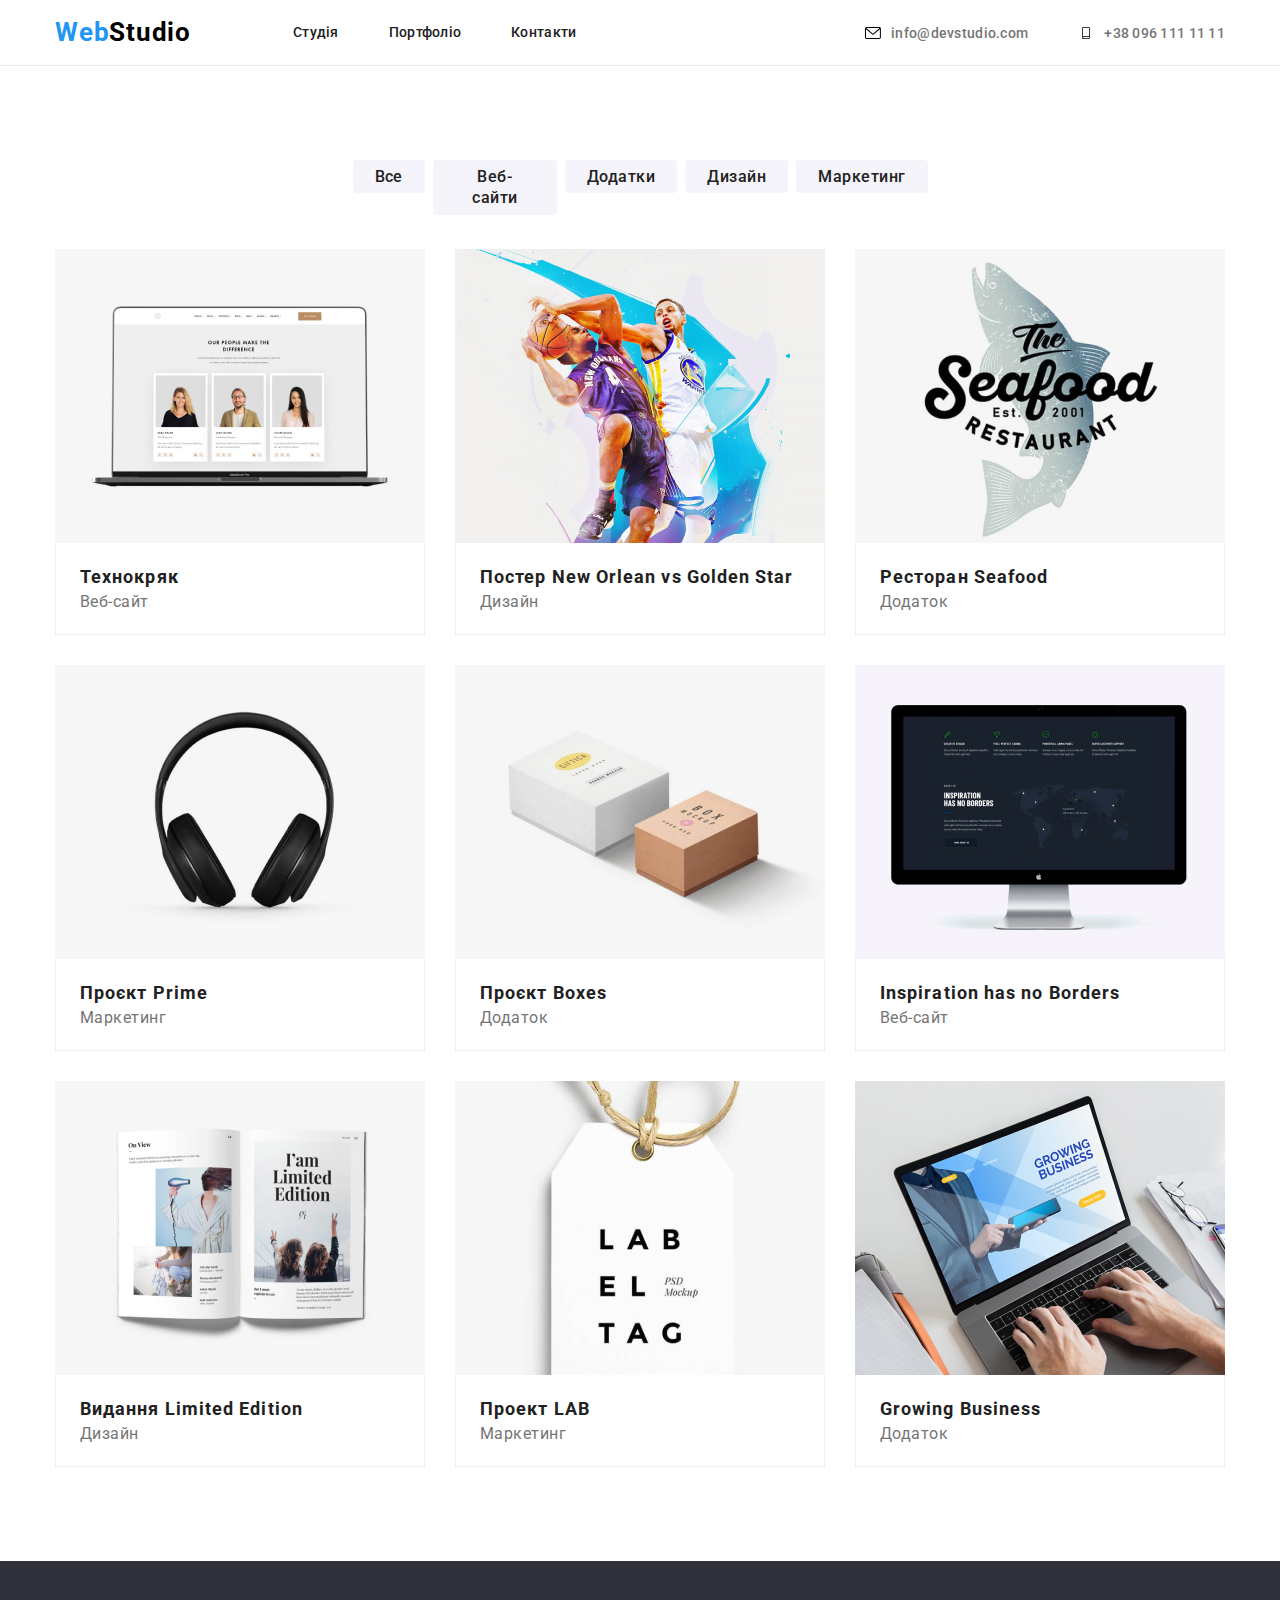
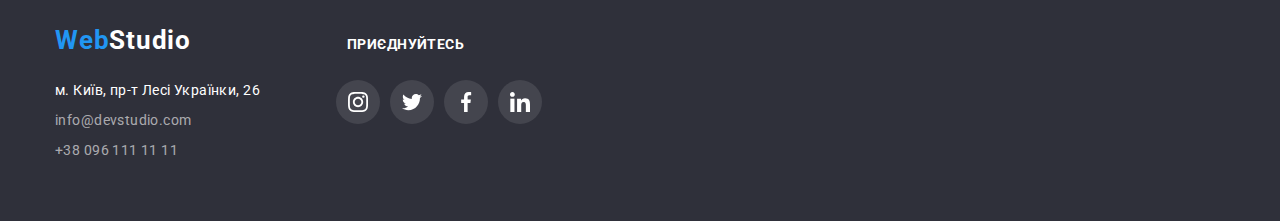
==== portfolio.html @ 0b711642 "+" ====
<!DOCTYPE html>
<html lang="uk">
  <head>
    <meta charset="UTF-8" />
    <meta http-equiv="X-UA-Compatible" content="IE=edge" />
    <meta name="viewport" content="width=device-width, initial-scale=1.0" />
    <link rel="preconnect" href="https://fonts.googleapis.com" />
    <link rel="preconnect" href="https://fonts.gstatic.com" crossorigin />
    <link
      href="https://fonts.googleapis.com/css2?family=Roboto:wght@400;500;700;900&display=swap"
      rel="stylesheet"
    />
    <link
      rel="stylesheet"
      href="https://cdnjs.cloudflare.com/ajax/libs/modern-normalize/1.1.0/modern-normalize.min.css"
      integrity="sha512-wpPYUAdjBVSE4KJnH1VR1HeZfpl1ub8YT/NKx4PuQ5NmX2tKuGu6U/JRp5y+Y8XG2tV+wKQpNHVUX03MfMFn9Q=="
      crossorigin="anonymous"
      referrerpolicy="no-referrer"
    />
    <link rel="stylesheet" href="css/style.css" />
    <title>Portfolio</title>
  </head>
  <body>
    <header class="header">
      <div class="conteiner-header">
        <nav class="navbar">
          <a class="logo" href="/">Web<span class="logo-color">Studio</span></a>
          <ul class="nav-links">
            <li>
              <a href="./index.html">Студія</a>
            </li>
            <li>
              <a href="./portfolio.html">Портфоліо</a>
            </li>
            <li>
              <a href="#">Контакти</a>
            </li>
          </ul>
        </nav>
        <ul class="contacts-link">
          <li>
            <a class="" href="mailto:info@devstudio.com">
              <svg class="icon-header">
                <use href="./images/svg/sprite.svg#icon-envelope"></use>
              </svg>
              <span>info@devstudio.com</span>
            </a>
          </li>
          <li>
            <a href="tel:+380961111111">
              <svg class="icon-header">
                <use href="./images/svg/sprite.svg#icon-smartphone"></use>
              </svg>
              <span>+38 096 111 11 11</span></a
            >
          </li>
        </ul>
      </div>
    </header>

    <main class="main">
      <section class="section">
        <h1 class="visually-hidden"></h1>

        <div class="section-portfolio">
          <ul class="filters-list">
            <li><button type="button" class="button-filters">Все</button></li>
            <li><button type="button" class="button-filters">Веб-сайти</button></li>
            <li><button type="button" class="button-filters">Додатки</button></li>
            <li><button type="button" class="button-filters">Дизайн</button></li>
            <li><button type="button" class="button-filters">Маркетинг</button></li>
          </ul>
          <ul class="find-list">
            <li class="portfolio-link">
              <a href="">
                <img
                  src="./images/find1.jpg"
                  alt="ноутбук на якому зображено Веб-сайт
                "
                />
                <div class="portfolio-box-item">
                  <h2 class="title-find">Технокряк</h2>
                  <p class="text-find">Веб-сайт</p>
                </div>
              </a>
            </li>
            <li class="portfolio-link">
              <a href="">
                <img
                  width="370"
                  src="./images/find2.jpg"
                  alt="Постер із зображенням двох баскетболістів"
                />
                <div class="portfolio-box-item">
                  <h2 class="title-find">Постер New Orlean vs Golden Star</h2>
                  <p class="text-find">Дизайн</p>
                </div>
              </a>
            </li>
            <li class="portfolio-link">
              <a href="#">
                <img width="370" class="pic" src="./images/find3.jpg" alt="Логотип" />
                <div class="portfolio-box-item">
                  <h2 class="title-find">Ресторан Seafood</h2>
                  <p class="text-find">Додаток</p>
                </div>
              </a>
            </li>
            <li class="portfolio-link">
              <a href="#">
                <img class="pic" src="./images/find4.jpg" alt="чорні навушники" />
                <div class="portfolio-box-item">
                  <h2 class="title-find">Проєкт Prime</h2>
                  <p class="text-find">Маркетинг</p>
                </div>
              </a>
            </li>
            <li class="portfolio-link">
              <a href="">
                <img
                  width="370"
                  src="./images/find5.jpg"
                  alt="дві коробки одна біла інша коричнева "
                />
                <div class="portfolio-box-item">
                  <h2 class="title-find">Проєкт Boxes</h2>
                  <p class="text-find">Додаток</p>
                </div>
              </a>
            </li>
            <li class="portfolio-link">
              <a href="">
                <img width="370" src="./images/find6.jpg" alt="монітор apple" />
                <div class="portfolio-box-item">
                  <h2 class="title-find">Inspiration has no Borders</h2>
                  <p class="text-find">Веб-сайт</p>
                </div>
              </a>
            </li>
            <li class="portfolio-link">
              <a href="">
                <img src="./images/find7.jpg" alt="журнал" />
                <div class="portfolio-box-item">
                  <h2 class="title-find">Видання Limited Edition</h2>
                  <p class="text-find">Дизайн</p>
                </div>
              </a>
            </li>
            <li class="portfolio-link">
              <a href="">
                <img width="370" src="./images/find8.jpg" alt="бірка" />
                <div class="portfolio-box-item">
                  <h2 class="title-find">Проект LAB</h2>
                  <p class="text-find">Маркетинг</p>
                </div>
              </a>
            </li>
            <li class="portfolio-link">
              <a href="">
                <img width="370" src="./images/find9.jpg" alt="ноутбук за яким працює чоловік" />
                <div class="portfolio-box-item">
                  <h2 class="title-find">Growing Business</h2>
                  <p class="text-find">Додаток</p>
                </div>
              </a>
            </li>
          </ul>
        </div>
      </section>
    </main>

    <!-- footer -->
    <footer class="footer">
      <div class="conteiner">
        <div class="footer-first">
          <a class="logo-footer" href="/">Web<span class="logo-footer-span">Studio</span> </a>
          <p class="folow-us">приєднуйтесь</p>
        </div>
        <div class="footer-last">
          <address class="address">
            <ul class="contact-footer">
              <li>
                <a href="https://goo.gl/maps/E6LMGMojv2yCYR6s5">
                  <span class="address-color">м. Київ, пр-т Лесі Українки, 26</span>
                </a>
              </li>
              <li><a href="mailto:info@devstudio.com"> info@devstudio.com</a></li>
              <li><a href="tel:+380961111111">+38 096 111 11 11</a></li>
            </ul>
          </address>
          <ul class="footer-list-icon">
            <li>
              <a href="" class="footer-icon-link">
                <svg class="footer-icon">
                  <use href="./images/svg/sprite.svg#icon-instagram-2"></use>
                </svg>
              </a>
            </li>
            <li>
              <a href="" class="footer-icon-link">
                <svg class="footer-icon">
                  <use href="./images/svg/sprite.svg#icon-twitter-1"></use>
                </svg>
              </a>
            </li>
            <li>
              <a href="" class="footer-icon-link">
                <svg class="footer-icon">
                  <use href="./images/svg/sprite.svg#icon-facebook-1"></use>
                </svg>
              </a>
            </li>
            <li>
              <a href="" class="footer-icon-link">
                <svg class="footer-icon">
                  <use href="./images/svg/sprite.svg#icon-linkedin-1"></use>
                </svg>
              </a>
            </li>
          </ul>
        </div>
      </div>
    </footer>
  </body>
</html>
---- css/style.css ----
body {
  background: #fff;
  font-family: 'Roboto', sans-serif;
  margin: 0;
}

*,
::before,
::after {
  box-sizing: border-box;
}

img {
  display: block;
}

:root {
  --primary-text-color: rgb(0, 0, 0, 0.8);
  --title-text-color: #000000;
  --accent-color: #2196f3;
  --primary-bg-color: #f5f5f5;
}

h1,
h2,
h3,
h4,
h5,
h6,
.h1,
.h2,
.h3,
.h4,
.h5,
.h6 {
  margin-top: 0;
  margin-bottom: 0;
}

ul {
  list-style: none;
  padding: 0;
  margin: 0;
}

p {
  margin: 0;
}
a {
  text-decoration: none;
}
/*  */

/* HEader */
.header {
  border-bottom: 1px solid #ececec;
  max-width: 1600px;
  margin: 0 auto;
}

.conteiner-header {
  display: flex;
  align-items: center;
  padding-top: 13px;
  padding-bottom: 13px;
  width: 1200px;
  margin-left: auto;
  margin-right: auto;
  padding-left: 15px;
  padding-right: 15px;
}

.navbar {
  display: flex;
  align-items: center;
}

.logo {
  text-decoration: none;
  font-style: normal;
  font-weight: 700;
  font-size: 26px;
  line-height: 1.5;
  letter-spacing: 0.03em;
  color: #2196f3;
  width: 145px;
  align-items: center;
}

.logo-color {
  color: #000000;
}

.nav-links {
  display: flex;
  padding: 0;
  margin-left: 93px;
  align-items: center;
}

.nav-links li {
  margin-right: 50px;
  display: block;
}

.nav-links li:last-child {
  margin-right: 0;
}

.nav-links li a {
  transition: all 0.3s ease 0s;
  font-style: normal;
  font-weight: 500;
  font-size: 14px;
  line-height: 1.5;
  letter-spacing: 0.02em;
  color: #212121;
}

.nav-links li a:hover {
  color: var(--accent-color);
}

.nav-links li a:focus {
  color: var(--accent-color);
}

.contacts-link {
  display: flex;

  margin-left: auto;
  padding: 0;
  font-style: normal;
  font-weight: 500;
  font-size: 14px;
  line-height: 1.5;
  letter-spacing: 0.02em;
}
.contacts-link li a {
  display: flex;
  align-items: center;
  font-style: normal;
  font-weight: 500;
  font-size: 14px;
  line-height: 16px;
  letter-spacing: 0.02em;
  color: #757575;
}

.contacts-link li + li {
  margin-left: 50px;
}

.contacts-link li a {
  transition: all 0.3s ease 0s;
}

.contacts-link li a:hover,
.contacts-link li a:focus {
  color: var(--accent-color);
}

/* svg-header */

.icon-header {
  width: 16px;
  height: 12px;
  margin-right: 10px;
}

.icon-header:hover {
  fill: var(--accent-color);
}

/* first section */

.conteiner-hero {
  padding-top: 200px;
  padding-bottom: 200px;
  margin: 0 auto;
  max-width: 1600px;

  background-image: linear-gradient(to right, rgba(47, 48, 58, 0.4), rgba(47, 48, 58, 0.4)),
    url(../images/main.jpg);
  background-color: #2f303a;
  background-size: cover;
  background-repeat: no-repeat;
  background-position: center;

  text-align: center;
}

.tittle-hero {
  font-style: normal;
  font-weight: 700;
  font-size: 44px;
  line-height: 1.5;
  letter-spacing: 0.06em;
  text-transform: uppercase;
  margin-bottom: 30px;
  color: #ffffff;
}

/* Bg */

.buttonn-request {
  display: inline-block;
  background: #2196f3;
  border: none;
  box-shadow: 0px 4px 4px rgba(0, 0, 0, 0.15);
  border-radius: 4px;
  font-weight: 700;
  font-size: 16px;
  line-height: 1.5;
  padding: 10px 32px;
  text-align: center;
  letter-spacing: 0.06em;
  color: #ffffff;
  cursor: pointer;
}

/* section */
.conteiner {
  width: 1200px;
  margin-left: auto;
  margin-right: auto;
  padding-left: 15px;
  padding-right: 15px;
}
.section.no-padding {
  padding-top: 0;
}

.section {
  padding-top: 94px;
  padding-bottom: 94px;
}

/* section */
/* pic */

/* Seconns section */

.visually-hidden {
  position: absolute;
  width: 1px;
  height: 1px;
  margin: -1px;
  border: 0;
  padding: 0;
  white-space: nowrap;
  clip-path: inset(100%);
  clip: rect(0 0 0 0);
  overflow: hidden;
}

.about-list {
  display: flex;
}

.about-list li:nth-child(n + 2) {
  margin-left: 30px;
}

.about-list li {
  width: 270px;
}

.about-title {
  font-style: normal;
  font-weight: 700;
  font-size: 14px;
  line-height: 1.5;
  letter-spacing: 0.03em;
  text-transform: uppercase;
  color: #212121;
  margin-bottom: 10px;
}

.about-text {
  min-width: 270px;

  font-style: normal;
  font-weight: 400;
  font-size: 14px;
  line-height: 1.5;
  letter-spacing: 0.03em;
  color: #757575;
}

.about-link-icon {
  width: 270px;
  height: 120px;
  display: flex;
  justify-content: center;
  align-items: center;
  background-color: #f5f4fa;
  border-radius: 4px;
  margin-bottom: 30px;
}
.about-icon {
  width: 70px;
  height: 70px;
  gap: 30px;
}

/* third-section */

.title-shirt {
  text-align: center;
  margin-bottom: 50px;
  font-style: normal;
  font-weight: 700;
  font-size: 36px;
  line-height: 1.5;
  text-align: center;
  letter-spacing: 0.03em;
  color: #212121;
  margin-top: 0;
}

.shirt-list {
  list-style-type: none;
  display: flex;
  justify-content: space-between;
}

.pic {
  display: block;
}

/* our  aaa */

.title-team {
  text-align: center;
  font-style: normal;
  font-weight: 700;
  font-size: 36px;
  line-height: 1.5;
  text-align: center;
  letter-spacing: 0.03em;
  color: #212121;
  margin-bottom: 50px;
}

.our-team-list {
  display: flex;
  justify-content: space-between;
  list-style-type: none;
}

.title-our-team {
  text-align: center;

  font-style: normal;
  font-weight: 500;
  font-size: 16px;
  line-height: 1.5;
  text-align: center;
  letter-spacing: 0.03em;
  color: #212121;
}

.box-our-team {
  padding-top: 30px;
  padding-bottom: 30px;
}

.text-our-team {
  margin: 0;
  text-align: center;
  font-style: normal;
  font-weight: 400;
  font-size: 16px;
  line-height: 1.5;
  text-align: center;
  letter-spacing: 0.03em;
  color: #757575;
  margin-bottom: 16px;
}

.team-icon-link {
  width: 44px;
  height: 44px;
  display: flex;
  justify-content: center;
  align-items: center;
  background-color: transparent;
  border-radius: 50%;
  fill: #afb1b8;
}
.team-icon-link:hover {
  background-color: var(--accent-color);
}
.team-icon-link:hover .team-icon {
  fill: #ffffff;
}
a .team-icon {
  width: 22px;
  height: 22px;
  fill: #afb1b8;
}
.team-icon:hover {
  fill: var(--accent-color);
}

.team-icon-list {
  display: flex;
  justify-content: center;
  align-items: center;
  gap: 10px;
}
.box {
  width: 270px;

  box-shadow: 0px 1px 3px rgba(0, 0, 0, 0.12), 0px 1px 1px rgba(0, 0, 0, 0.14),
    0px 2px 1px rgba(0, 0, 0, 0.2);
  border-radius: 0px 0px 4px 4px;
  background-color: #ffffff;
}

.section-team {
  max-width: 1600px;
  margin: 0 auto;
  background-color: #f5f4fa;
}

/* Постійні клієнти */
.customers-tittle {
  text-align: center;

  font-family: 'Roboto';
  font-style: normal;
  font-weight: 700;
  font-size: 36px;
  line-height: 1.5;
  text-align: center;
  letter-spacing: 0.03em;
  color: #212121;
  margin-bottom: 50px;
}

.customers-list {
  display: flex;
  align-items: center;
  justify-content: center;
  display: flex;
  gap: 30px;
}

.customers-icon {
  width: 93px;
  height: 43px;
  fill: #afb1b8;
}
.customers-link {
  display: flex;
  justify-content: center;
  align-items: center;
  width: 170px;
  height: 92px;
  border: 1px solid #afb1b8;
  border-radius: 4px;
}
.customers-link:hover {
  border-color: var(--accent-color);
}

.customers-link .customers-icon {
  color: #ffffff;
}

/* footer */

.coonteiner-footer {
  width: 1200px;
  margin: 0 auto;
}
.footer {
  margin: 0 auto;
  background-color: #2f303a;
  padding-top: 60px;
  padding-bottom: 60px;
}
.logo-footer-span {
  color: #fff;
}
.logo-footer {
  display: block;
  margin-right: 156px;
  margin-bottom: 20px;

  font-style: normal;
  font-weight: 700;
  font-size: 26px;
  line-height: 1.5;
  letter-spacing: 0.03em;
  color: #2196f3;
}

.address {
  width: 231px;
  font-family: 'Roboto';
  font-style: normal;
  font-weight: 400;
  font-size: 14px;
  line-height: 1.5;
  letter-spacing: 0.03em;
  color: #ffffff;
  margin-right: 50px;
}

.contact-footer li a {
  color: rgba(255, 255, 255, 0.6);
  list-style-type: none;
  font-family: 'Roboto';
  font-style: normal;
  font-weight: 400;
  font-size: 14px;
  line-height: 1.5;
  letter-spacing: 0.03em;
}
.address-color {
  color: #ffffff;
}

.contact-footer li:not(:last-child) {
  margin-bottom: 9px;
}

.footer-first {
  display: flex;
  align-items: baseline;
}

.folow-us {
  font-family: 'Roboto';
  font-style: normal;
  font-weight: 700;
  font-size: 14px;
  line-height: 16px;
  letter-spacing: 0.03em;
  text-transform: uppercase;

  color: #ffffff;
}

.footer-last {
  display: flex;
}

.footer-list-icon {
  display: flex;
  gap: 10px;
}

.footer-icon {
  width: 20px;
  height: 20px;
}
.footer-icon-link {
  width: 44px;
  height: 44px;
  display: flex;
  align-items: center;
  justify-content: center;
  background-color: rgba(255, 255, 255, 0.1);
  border-radius: 50%;
  color: #ffffff;
}

.footer-icon-link:hover {
  background-color: var(--accent-color);
}
.footer-icon-link .footer-icon {
  fill: #ffffff;
}

/* portfolio */

.filters-list {
  display: flex;

  width: 575px;

  margin-left: auto;
  margin-right: auto;
  margin-bottom: 34px;
}

.filters-list li:nth-child(n + 2) {
  margin-left: 8px;
}

.button-filters {
  padding: 6px 22px;
  border: none;
  cursor: pointer;

  background: #f5f4fa;
  border-radius: 4px;
  font-family: 'Roboto';
  font-style: normal;
  font-weight: 500;
  font-size: 16px;
  line-height: calc(16 / 12);
  text-align: center;
  letter-spacing: 0.03em;
  color: #212121;
}
.button-filters:focus {
  background-color: var(--accent-color);
  color: #fff;
}
.button-filters:hover {
  color: #fff;
  background-color: var(--accent-color);
}

.section-portfolio {
  width: 1200px;
  padding-left: 15px;
  padding-right: 15px;
  margin-left: auto;
  margin-right: auto;
  ackground: var(--primary-bg-color);
}

.find-list {
  display: flex;
  flex-wrap: wrap;
  align-items: center;
}

.portfolio-box-item {
  padding-top: 20px;
  padding-bottom: 20px;
  padding-left: 24px;
  border-bottom: 1px solid #eeeeee;
  border-left: 1px solid #eeeeee;
  border-right: 1px solid #eeeeee;
}

.portfolio-box-item:hover {
  box-shadow: 0px 1px 1px rgba(0, 0, 0, 0.12), 0px 4px 4px rgba(0, 0, 0, 0.06),
    1px 4px 6px rgba(0, 0, 0, 0.16);
}
.portfolio-box-item:focus {
  box-shadow: 0px 1px 1px rgba(0, 0, 0, 0.12), 0px 4px 4px rgba(0, 0, 0, 0.06),
    1px 4px 6px rgba(0, 0, 0, 0.16);
}

.title-find {
  font-style: normal;
  font-weight: 700;
  font-size: 18px;
  line-height: 1.5;
  letter-spacing: 0.06em;
  color: #212121;
}

.text-find {
  font-style: normal;
  font-weight: 400;
  font-size: 16px;
  line-height: 1.5;
  letter-spacing: 0.03em;
  color: #757575;
}

.portfolio-link {
  gap: 30px;
}

.find-list {
  gap: 30px;
}

/* .portfolio-link:nth-child(1) {
  margin-right: 30px;
  margin-bottom: 30px;
}
.portfolio-link:nth-child(2) {
  margin-right: 30px;
  margin-bottom: 30px;
}
.portfolio-link:nth-child(3) {
  margin-bottom: 30px;
}
.portfolio-link:nth-child(4) {
  margin-right: 30px;
  margin-bottom: 30px;
}
.portfolio-link:nth-child(5) {
  margin-right: 30px;
  margin-bottom: 30px;
}
.portfolio-link:nth-child(6) {
  margin-bottom: 30px;
}
.portfolio-link:nth-child(7) {
  margin-right: 30px;
  margin-bottom: 30px;
}
.portfolio-link:nth-child(8) {
  margin-right: 30px;
  margin-bottom: 30px;
}
.portfolio-link:nth-child(9) {
  margin-bottom: 30px;
} */

/* .box-filters {
  background: #ffffff;
  border: 1px solid #eeeeee;
  width: 370px;
  height: 404px;
} */
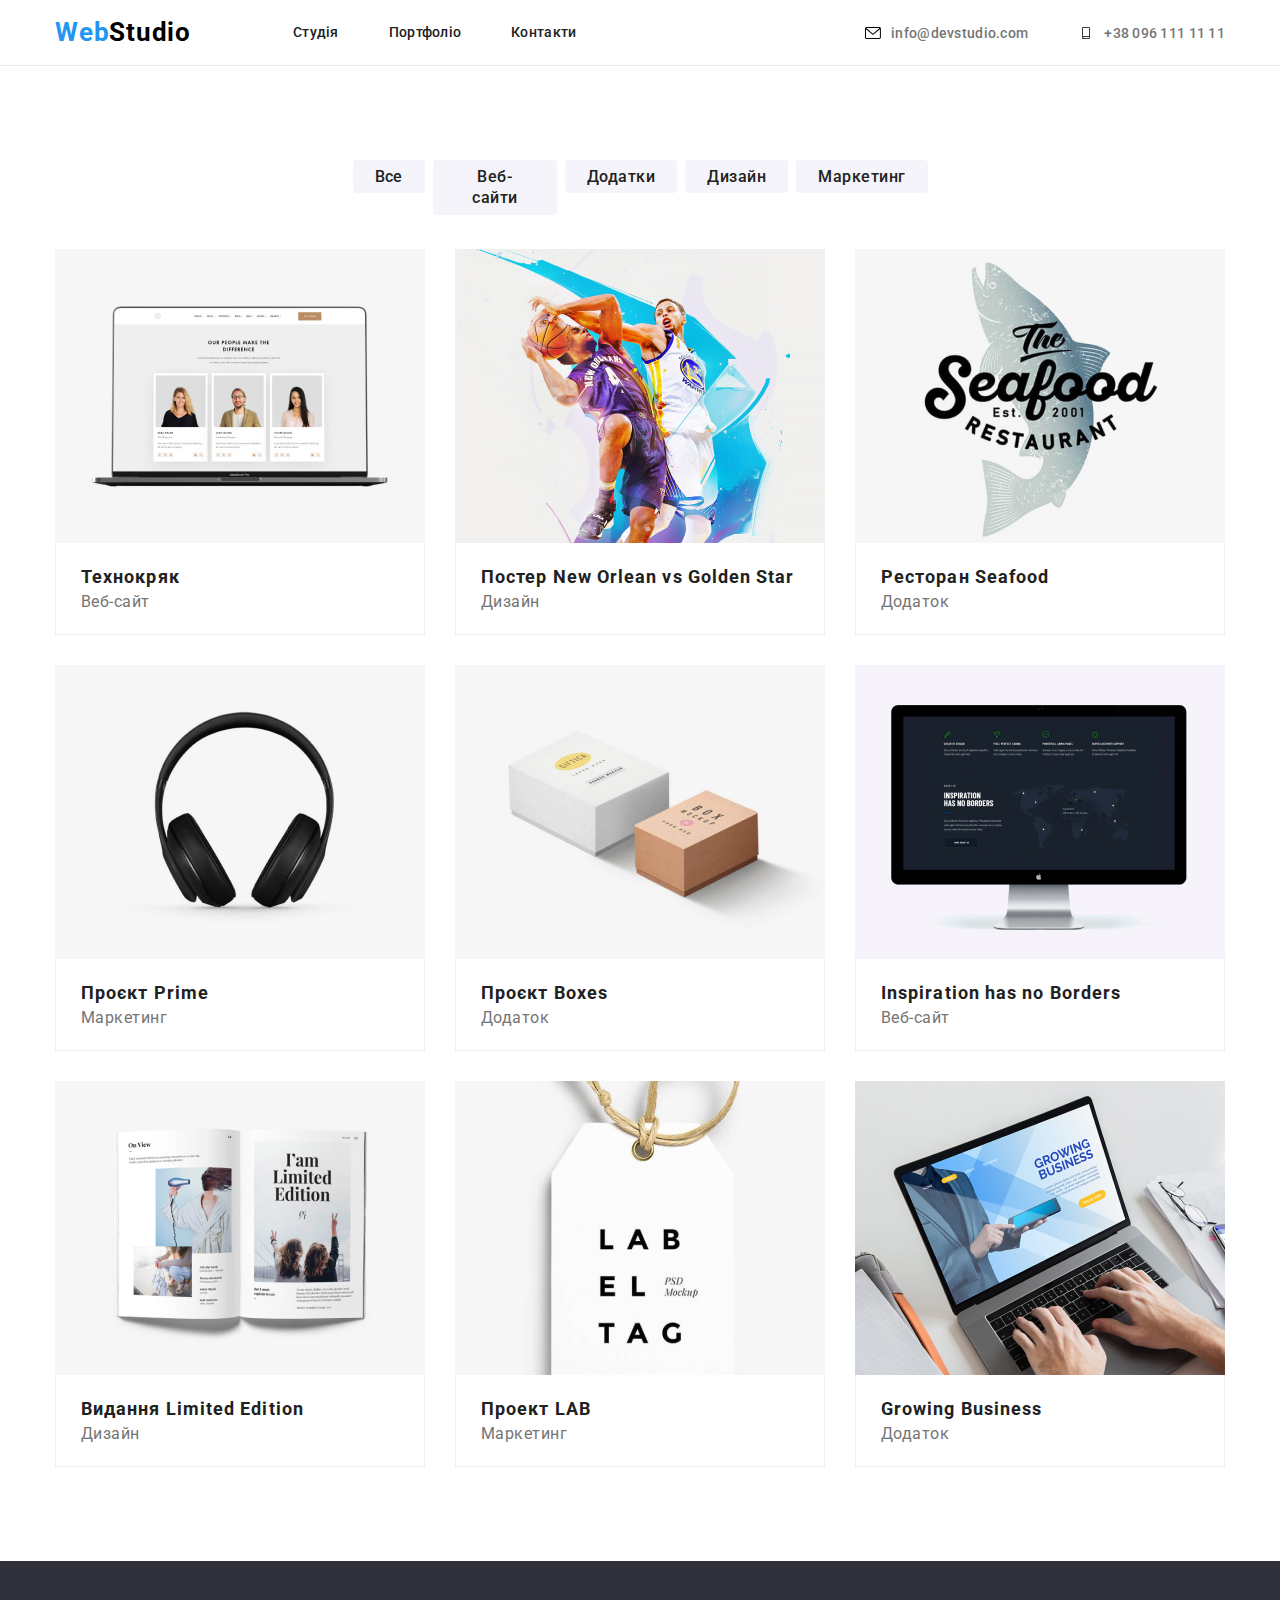
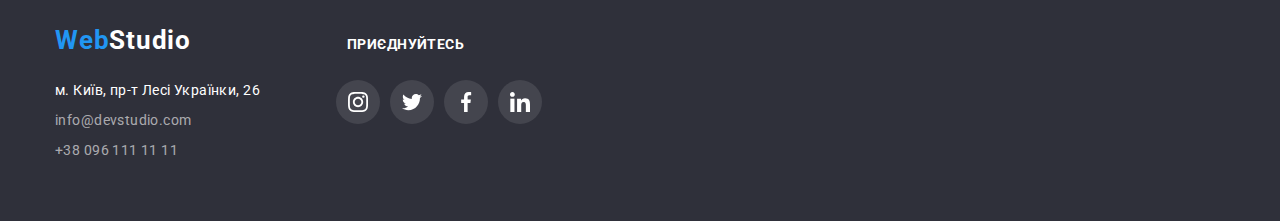
==== commit dee4fe55: "+" ====
--- a/portfolio.html
+++ b/portfolio.html
@@ -27,19 +27,19 @@
           <a class="logo" href="/">Web<span class="logo-color">Studio</span></a>
           <ul class="nav-links">
             <li>
-              <a href="./index.html">Студія</a>
-            </li>
-            <li>
-              <a href="./portfolio.html">Портфоліо</a>
-            </li>
-            <li>
-              <a href="#">Контакти</a>
+              <a href="./index.html" class="header-nav-link">Студія</a>
+            </li>
+            <li>
+              <a href="./portfolio.html" class="header-nav-link">Портфоліо</a>
+            </li>
+            <li>
+              <a href="#" class="header-nav-link">Контакти</a>
             </li>
           </ul>
         </nav>
         <ul class="contacts-link">
           <li>
-            <a class="" href="mailto:info@devstudio.com">
+            <a class="contacts-list" href="mailto:info@devstudio.com">
               <svg class="icon-header">
                 <use href="./images/svg/sprite.svg#icon-envelope"></use>
               </svg>
@@ -47,7 +47,7 @@
             </a>
           </li>
           <li>
-            <a href="tel:+380961111111">
+            <a class="contacts-list" href="tel:+380961111111">
               <svg class="icon-header">
                 <use href="./images/svg/sprite.svg#icon-smartphone"></use>
               </svg>
@@ -71,8 +71,8 @@
             <li><button type="button" class="button-filters">Маркетинг</button></li>
           </ul>
           <ul class="find-list">
-            <li class="portfolio-link">
-              <a href="">
+            <li class="portfolio-link portfolio-link-img">
+              <a href="" class="">
                 <img
                   src="./images/find1.jpg"
                   alt="ноутбук на якому зображено Веб-сайт
@@ -84,7 +84,7 @@
                 </div>
               </a>
             </li>
-            <li class="portfolio-link">
+            <li class="portfolio-link portfolio-link-img">
               <a href="">
                 <img
                   width="370"
@@ -97,7 +97,7 @@
                 </div>
               </a>
             </li>
-            <li class="portfolio-link">
+            <li class="portfolio-link portfolio-link-img">
               <a href="#">
                 <img width="370" class="pic" src="./images/find3.jpg" alt="Логотип" />
                 <div class="portfolio-box-item">
@@ -106,7 +106,7 @@
                 </div>
               </a>
             </li>
-            <li class="portfolio-link">
+            <li class="portfolio-link portfolio-link-img">
               <a href="#">
                 <img class="pic" src="./images/find4.jpg" alt="чорні навушники" />
                 <div class="portfolio-box-item">
@@ -115,7 +115,7 @@
                 </div>
               </a>
             </li>
-            <li class="portfolio-link">
+            <li class="portfolio-link portfolio-link-img">
               <a href="">
                 <img
                   width="370"
@@ -128,7 +128,7 @@
                 </div>
               </a>
             </li>
-            <li class="portfolio-link">
+            <li class="portfolio-link portfolio-link-img">
               <a href="">
                 <img width="370" src="./images/find6.jpg" alt="монітор apple" />
                 <div class="portfolio-box-item">
@@ -137,7 +137,7 @@
                 </div>
               </a>
             </li>
-            <li class="portfolio-link">
+            <li class="portfolio-link portfolio-link-img">
               <a href="">
                 <img src="./images/find7.jpg" alt="журнал" />
                 <div class="portfolio-box-item">
@@ -146,7 +146,7 @@
                 </div>
               </a>
             </li>
-            <li class="portfolio-link">
+            <li class="portfolio-link portfolio-link-img">
               <a href="">
                 <img width="370" src="./images/find8.jpg" alt="бірка" />
                 <div class="portfolio-box-item">
@@ -155,7 +155,7 @@
                 </div>
               </a>
             </li>
-            <li class="portfolio-link">
+            <li class="portfolio-link portfolio-link-img">
               <a href="">
                 <img width="370" src="./images/find9.jpg" alt="ноутбук за яким працює чоловік" />
                 <div class="portfolio-box-item">
--- a/css/style.css
+++ b/css/style.css
@@ -108,7 +108,7 @@
 }
 
 .nav-links li a {
-  transition: all 0.3s ease 0s;
+  transition: 250ms;
   font-style: normal;
   font-weight: 500;
   font-size: 14px;
@@ -124,6 +124,29 @@
 .nav-links li a:focus {
   color: var(--accent-color);
 }
+
+.header-nav-link {
+  position: relative;
+}
+
+.header-nav-link::after {
+  content: '';
+  width: 100%;
+  height: 2px;
+  background-color: var(--accent-color);
+  position: absolute;
+  left: 0;
+  bottom: -26px;
+  border-radius: 2px;
+  transform: scaleX(0);
+}
+
+.header-nav-link:hover::after {
+  transform: scaleX(1);
+  transition: 250ms;
+}
+
+/*contacts-link */
 
 .contacts-link {
   display: flex;
@@ -152,7 +175,7 @@
 }
 
 .contacts-link li a {
-  transition: all 0.3s ease 0s;
+  transition: cubic-bezier(0.25, 0, 0.2, 1);
 }
 
 .contacts-link li a:hover,
@@ -168,7 +191,11 @@
   margin-right: 10px;
 }
 
-.icon-header:hover {
+.contacts-list {
+  color: #757575;
+}
+
+.contacts-list:hover {
   fill: var(--accent-color);
 }
 
@@ -329,6 +356,36 @@
   display: block;
 }
 
+.shirt-list li {
+  position: relative;
+}
+
+.shirt-box {
+  position: absolute;
+  width: 370px;
+  background-color: rgba(47, 48, 58, 0.8);
+  display: flex;
+  justify-content: center;
+  align-items: center;
+  padding-top: 27px;
+  padding-bottom: 27px;
+  bottom: 0;
+  right: 0;
+}
+
+.shirt-box-text {
+  font-family: 'Roboto';
+  font-style: normal;
+  font-weight: 700;
+  font-size: 14px;
+  line-height: 16px;
+  text-align: center;
+  letter-spacing: 0.03em;
+  text-transform: uppercase;
+
+  color: #ffffff;
+}
+
 /* our  aaa */
 
 .title-team {
@@ -392,9 +449,19 @@
 .team-icon-link:hover {
   background-color: var(--accent-color);
 }
+
+.team-icon-link:focus {
+  background-color: var(--accent-color);
+}
+
 .team-icon-link:hover .team-icon {
   fill: #ffffff;
 }
+
+.team-icon-link:focus .team-icon {
+  fill: #ffffff;
+}
+
 a .team-icon {
   width: 22px;
   height: 22px;
@@ -459,15 +526,17 @@
   align-items: center;
   width: 170px;
   height: 92px;
+  color: #afb1b8;
   border: 1px solid #afb1b8;
   border-radius: 4px;
 }
 .customers-link:hover {
   border-color: var(--accent-color);
-}
-
-.customers-link .customers-icon {
-  color: #ffffff;
+  color: var(--accent-color);
+}
+
+.customers-icon {
+  fill: currentColor;
 }
 
 /* footer */
@@ -572,6 +641,11 @@
 .footer-icon-link:hover {
   background-color: var(--accent-color);
 }
+
+.footer-icon-link:focus {
+  background-color: var(--accent-color);
+}
+
 .footer-icon-link .footer-icon {
   fill: #ffffff;
 }
@@ -631,8 +705,15 @@
   flex-wrap: wrap;
   align-items: center;
 }
-
 .portfolio-box-item {
+  padding-top: 20px;
+  padding-bottom: 20px;
+  border-bottom: 1px solid #eeeeee;
+  border-left: 1px solid #eeeeee;
+  border-right: 1px solid #eeeeee;
+}
+
+/* .portfolio-box-item {
   padding-top: 20px;
   padding-bottom: 20px;
   padding-left: 24px;
@@ -648,7 +729,7 @@
 .portfolio-box-item:focus {
   box-shadow: 0px 1px 1px rgba(0, 0, 0, 0.12), 0px 4px 4px rgba(0, 0, 0, 0.06),
     1px 4px 6px rgba(0, 0, 0, 0.16);
-}
+} */
 
 .title-find {
   font-style: normal;
@@ -657,6 +738,8 @@
   line-height: 1.5;
   letter-spacing: 0.06em;
   color: #212121;
+
+  margin-left: 25px;
 }
 
 .text-find {
@@ -666,14 +749,25 @@
   line-height: 1.5;
   letter-spacing: 0.03em;
   color: #757575;
+  margin-left: 25px;
 }
 
 .portfolio-link {
   gap: 30px;
 }
 
+.portfolio-link-img {
+  width: 370px;
+  background: #ffffff;
+}
+
 .find-list {
   gap: 30px;
+}
+
+.portfolio-link-img:hover {
+  box-shadow: 0px 1px 1px rgba(0, 0, 0, 0.12), 0px 4px 4px rgba(0, 0, 0, 0.06),
+    1px 4px 6px rgba(0, 0, 0, 0.16);
 }
 
 /* .portfolio-link:nth-child(1) {
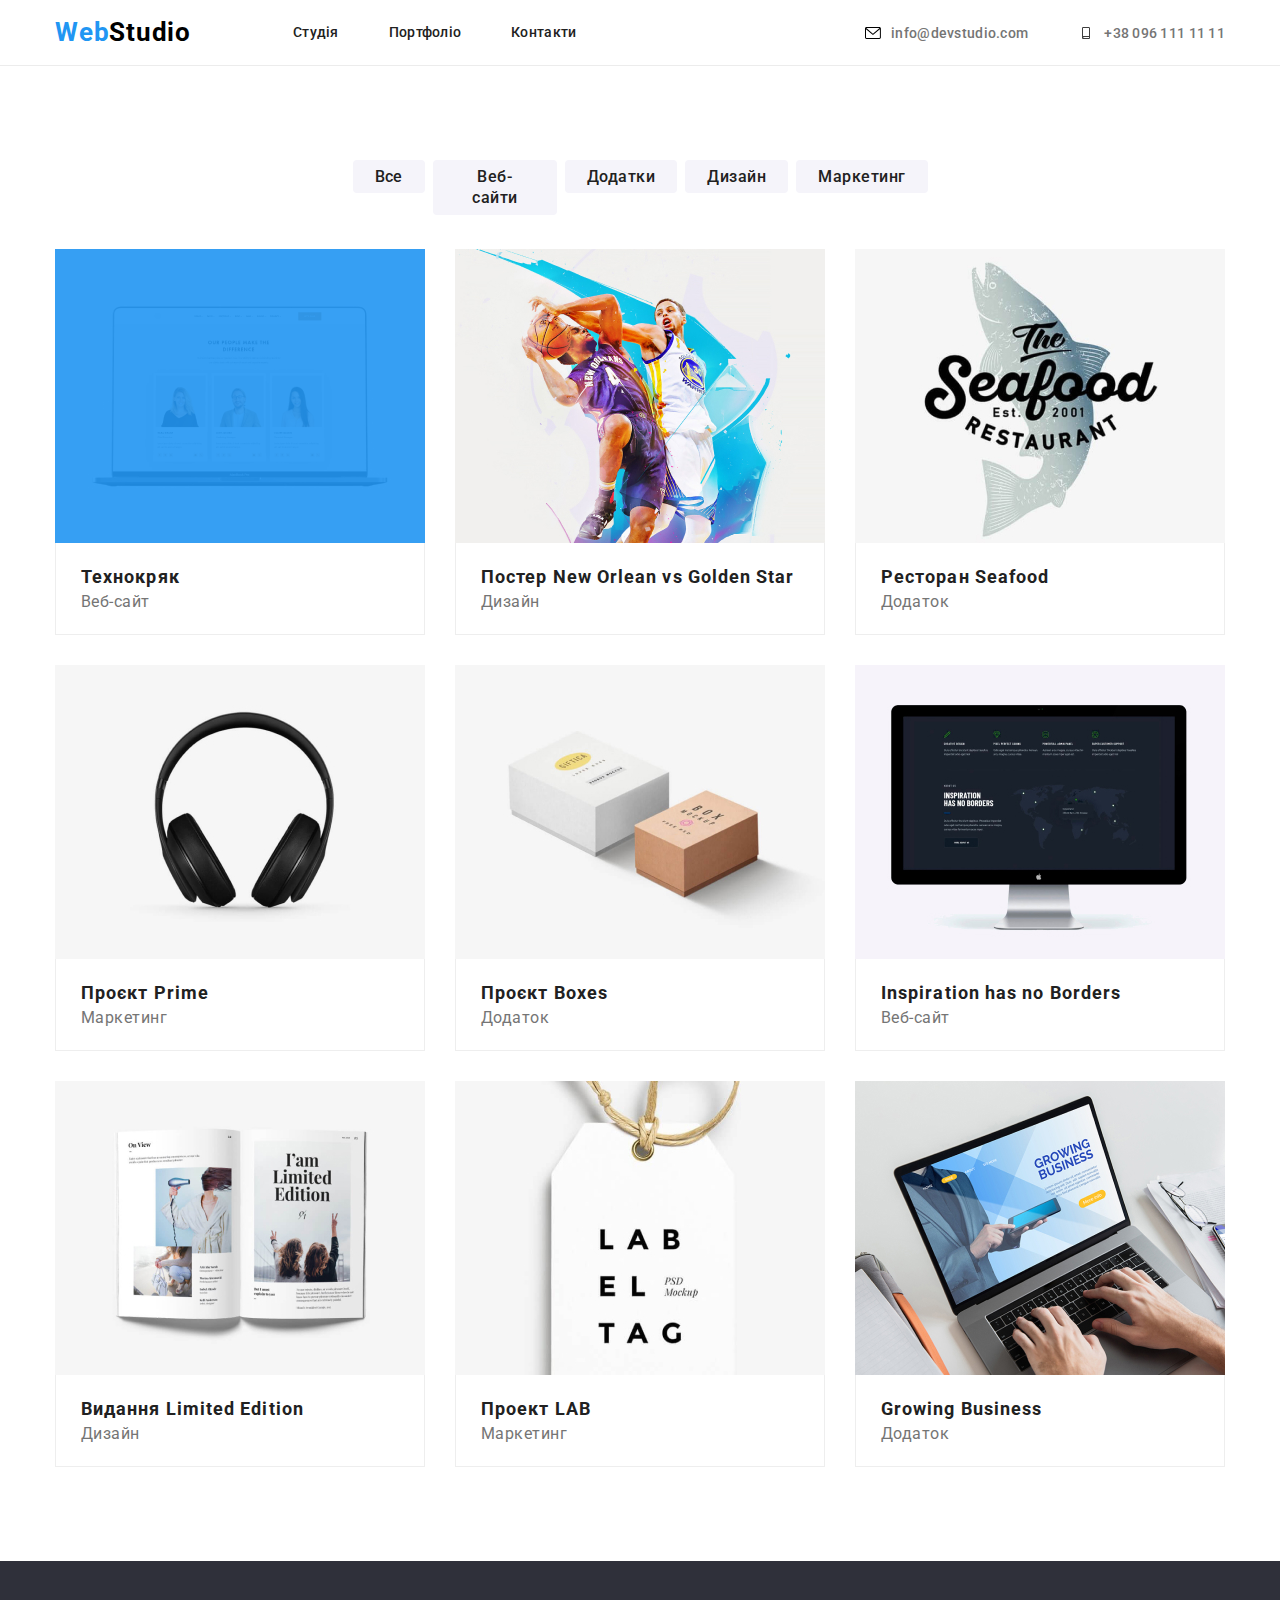
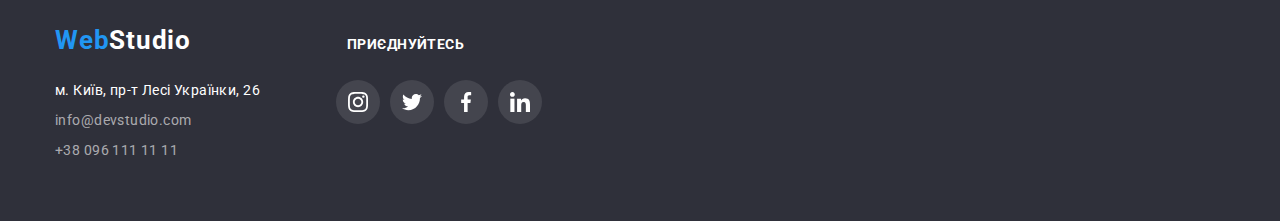
==== commit 38911d22: "+" ====
--- a/portfolio.html
+++ b/portfolio.html
@@ -72,17 +72,20 @@
           </ul>
           <ul class="find-list">
             <li class="portfolio-link portfolio-link-img">
-              <a href="" class="">
-                <img
-                  src="./images/find1.jpg"
-                  alt="ноутбук на якому зображено Веб-сайт
+              <div class="dima">
+                <a href="" class="">
+                  <img
+                    src="./images/find1.jpg"
+                    alt="ноутбук на якому зображено Веб-сайт
                 "
-                />
-                <div class="portfolio-box-item">
-                  <h2 class="title-find">Технокряк</h2>
-                  <p class="text-find">Веб-сайт</p>
-                </div>
-              </a>
+                  />
+                </div>
+                  <div class="portfolio-box-item">
+                    <h2 class="title-find">Технокряк</h2>
+                    <p class="text-find">Веб-сайт</p>
+                  </div>
+                </a>
+              
             </li>
             <li class="portfolio-link portfolio-link-img">
               <a href="">
--- a/css/style.css
+++ b/css/style.css
@@ -761,6 +761,19 @@
   background: #ffffff;
 }
 
+.dima {
+  position: relative;
+}
+
+.dima::before {
+  display: inline-block;
+  position: absolute;
+  content: '';
+  width: 100%;
+  height: 100%;
+  background-color: rgba(33, 150, 243, 0.9);
+}
+
 .find-list {
   gap: 30px;
 }
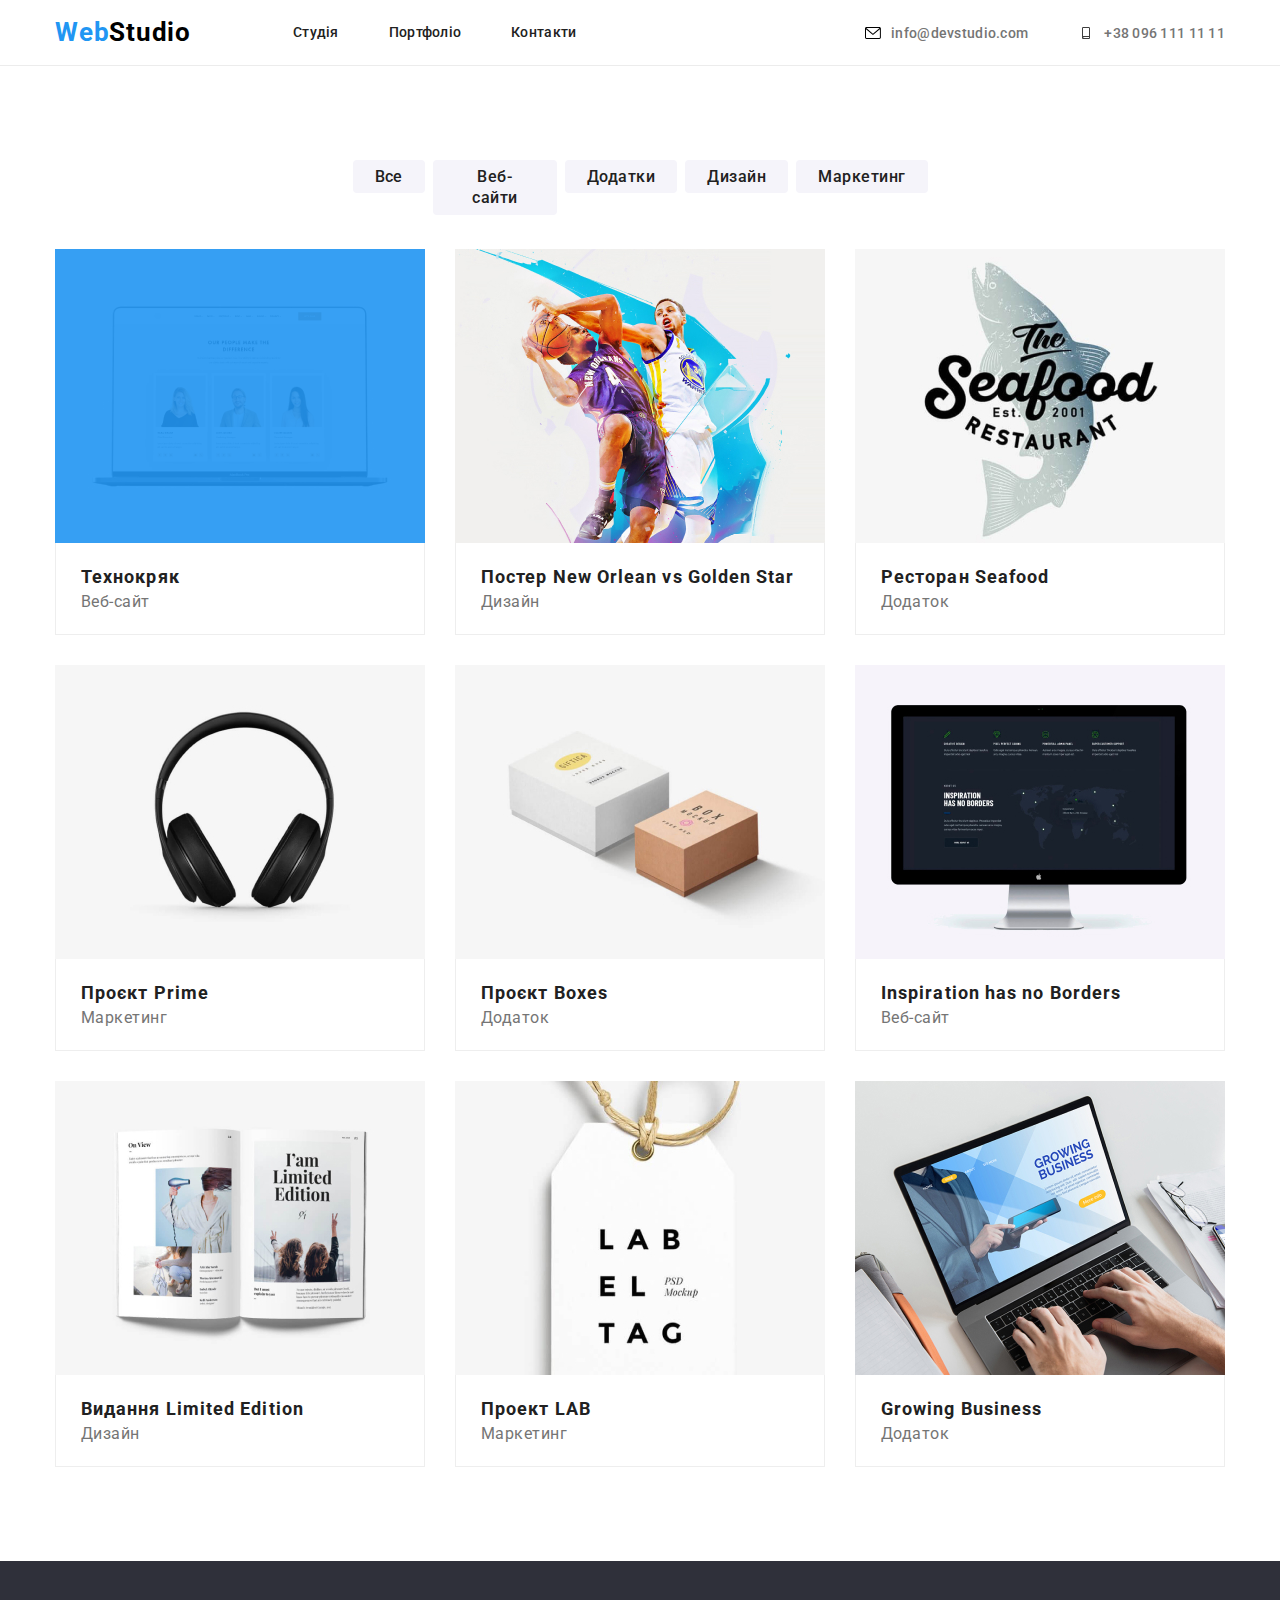
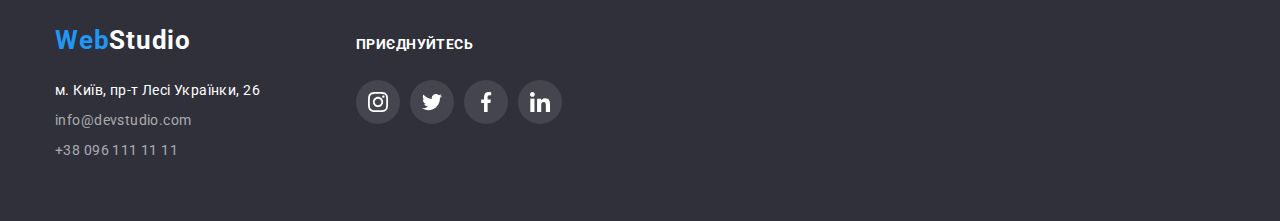
==== commit 04848fc3: "+" ====
--- a/portfolio.html
+++ b/portfolio.html
@@ -72,7 +72,7 @@
           </ul>
           <ul class="find-list">
             <li class="portfolio-link portfolio-link-img">
-              <div class="dima">
+              <div class="img-box">
                 <a href="" class="">
                   <img
                     src="./images/find1.jpg"
--- a/css/style.css
+++ b/css/style.css
@@ -556,6 +556,7 @@
 }
 .logo-footer {
   display: block;
+  width: 145px;
   margin-right: 156px;
   margin-bottom: 20px;
 
@@ -576,7 +577,7 @@
   line-height: 1.5;
   letter-spacing: 0.03em;
   color: #ffffff;
-  margin-right: 50px;
+  margin-right: 70px;
 }
 
 .contact-footer li a {
@@ -610,23 +611,50 @@
   line-height: 16px;
   letter-spacing: 0.03em;
   text-transform: uppercase;
-
+  width: 206px;
+  margin-right: 93px;
   color: #ffffff;
 }
 
+.follow-us-text {
+  font-family: 'Roboto';
+  font-style: normal;
+  font-weight: 700;
+  font-size: 14px;
+  line-height: 16px;
+  letter-spacing: 0.03em;
+  text-transform: uppercase;
+
+  color: #ffffff;
+}
+
 .footer-last {
   display: flex;
 }
 
 .footer-list-icon {
+  width: 206px;
   display: flex;
   gap: 10px;
+  margin-right: 93px;
 }
 
 .footer-icon {
   width: 20px;
   height: 20px;
 }
+
+/* input-email */
+.input-email {
+  width: 358px;
+  height: 48px;
+  background-color: transparent;
+  border: 1px solid rgba(255, 255, 255, 0.3);
+  filter: drop-shadow(0px 4px 4px rgba(0, 0, 0, 0.15));
+  border-radius: 4px;
+  margin-right: 12px;
+}
+
 .footer-icon-link {
   width: 44px;
   height: 44px;
@@ -648,6 +676,30 @@
 
 .footer-icon-link .footer-icon {
   fill: #ffffff;
+}
+
+/* btn-footer */
+
+.btn-footer {
+  display: block;
+  align-items: center;
+  justify-content: center;
+  border: none;
+  font-family: 'Roboto';
+  font-style: normal;
+  font-weight: 700;
+  font-size: 16px;
+  line-height: 1.5;
+  display: flex;
+  align-items: center;
+  text-align: center;
+  letter-spacing: 0.06em;
+  color: #ffffff;
+
+  background-color: #2196f3;
+  box-shadow: 0px 4px 4px rgba(0, 0, 0, 0.15);
+  border-radius: 4px;
+  padding: 10px 24px;
 }
 
 /* portfolio */
@@ -761,13 +813,15 @@
   background: #ffffff;
 }
 
-.dima {
+.img-box {
   position: relative;
 }
 
-.dima::before {
+.img-box::before {
   display: inline-block;
   position: absolute;
+  top: 0;
+  right: 0;
   content: '';
   width: 100%;
   height: 100%;
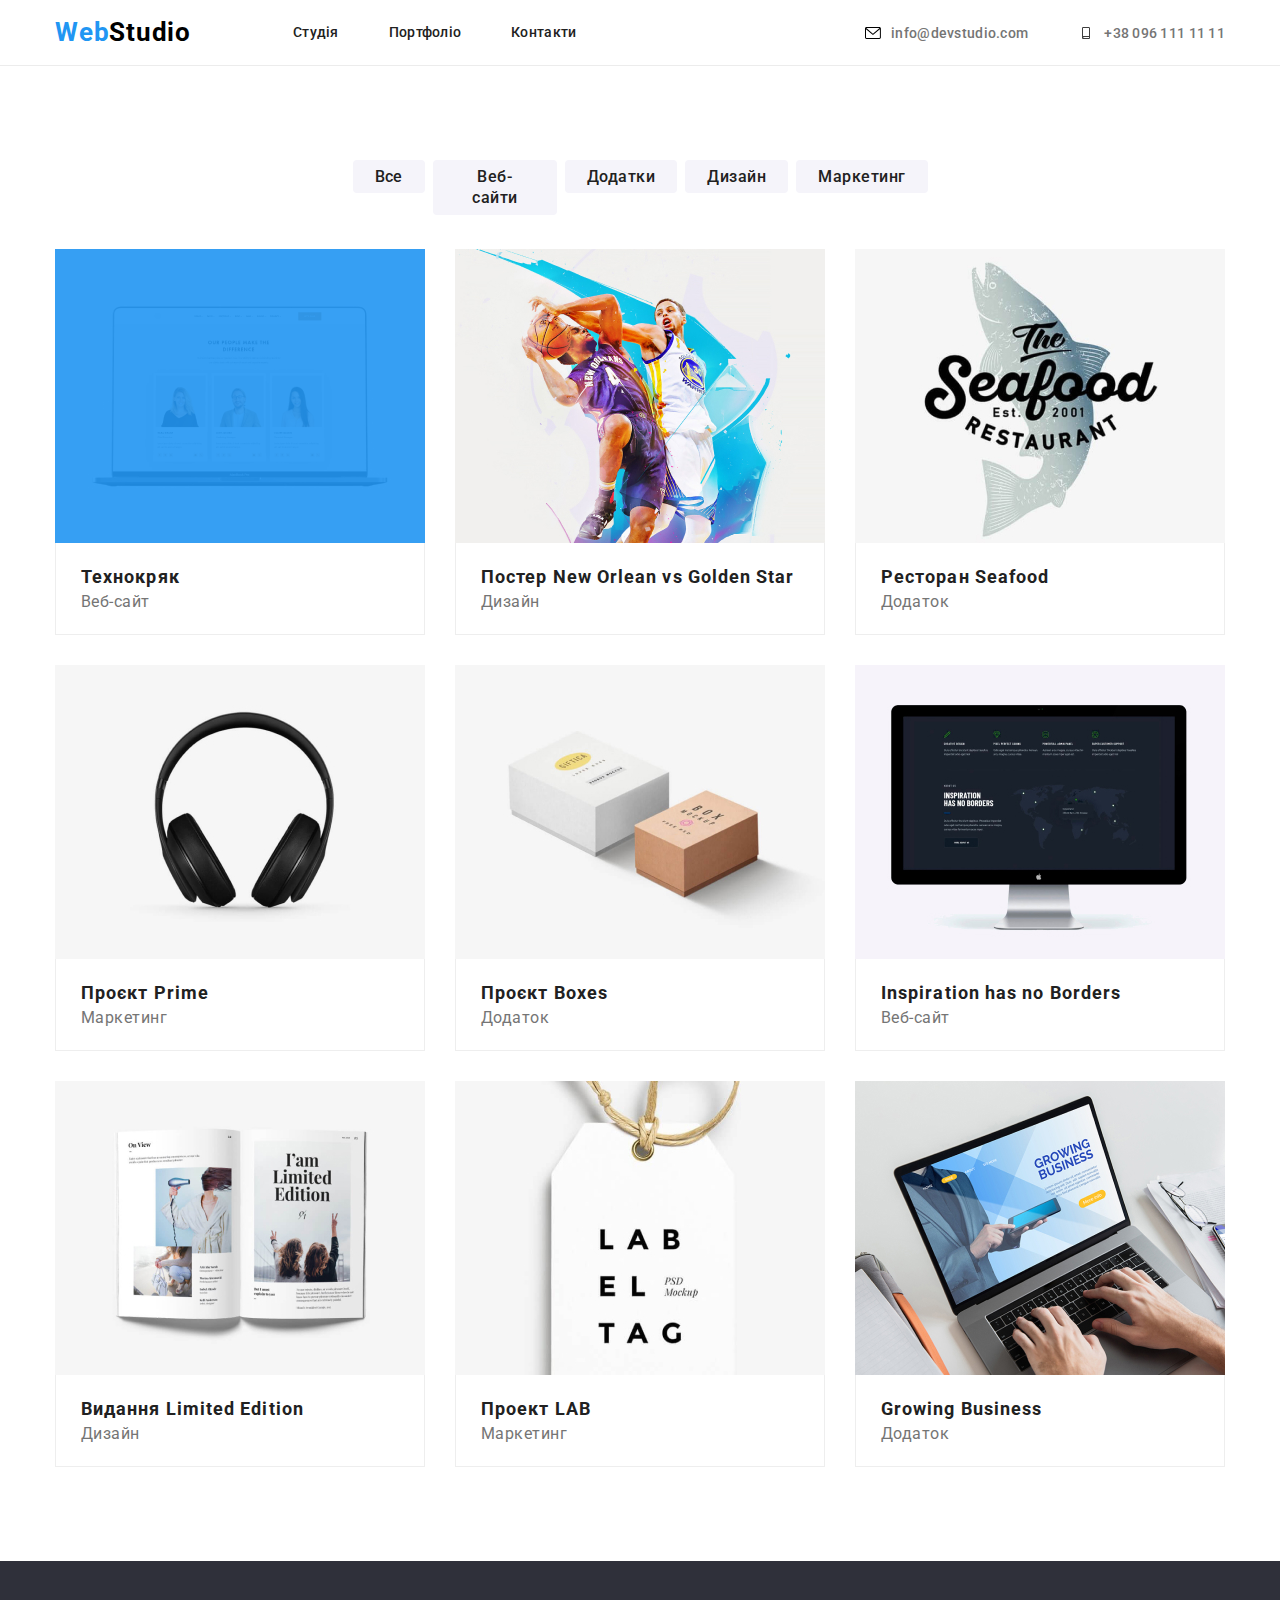
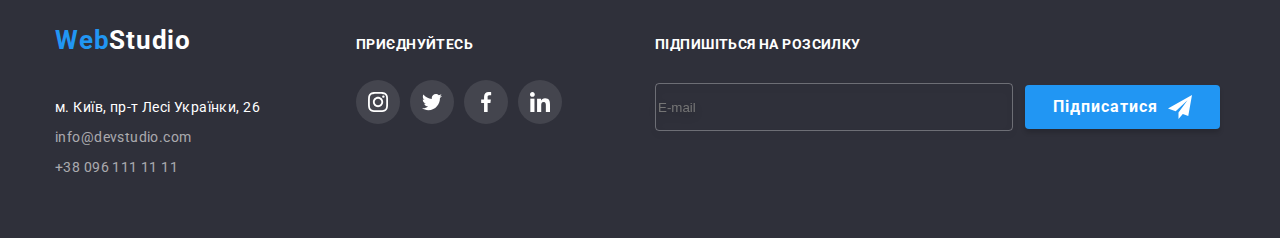
==== commit 3eed740a: "+" ====
--- a/portfolio.html
+++ b/portfolio.html
@@ -178,6 +178,7 @@
         <div class="footer-first">
           <a class="logo-footer" href="/">Web<span class="logo-footer-span">Studio</span> </a>
           <p class="folow-us">приєднуйтесь</p>
+          <p class="follow-us-text">Підпишіться на розсилку</p>
         </div>
         <div class="footer-last">
           <address class="address">
@@ -221,6 +222,23 @@
               </a>
             </li>
           </ul>
+          <input
+            class="input-email"
+            type="email"
+            id="email"
+            pattern=""
+            size="1"
+            placeholder="E-mail"
+            required
+          />
+          <div>
+            <button type="button" class="btn-footer">
+              <span class="span-follow-footer">Підписатися</span
+              ><svg class="icon-send">
+                <use href="./images/sprite2.svg#icon-icon-send"></use>
+              </svg>
+            </button>
+          </div>
         </div>
       </div>
     </footer>
--- a/css/style.css
+++ b/css/style.css
@@ -630,6 +630,7 @@
 
 .footer-last {
   display: flex;
+  align-items: baseline;
 }
 
 .footer-list-icon {
@@ -699,7 +700,16 @@
   background-color: #2196f3;
   box-shadow: 0px 4px 4px rgba(0, 0, 0, 0.15);
   border-radius: 4px;
-  padding: 10px 24px;
+  padding: 10px 28px 10px 28px;
+}
+
+.span-follow-footer {
+  margin-right: 10px;
+}
+.icon-send {
+  width: 24px;
+  height: 24px;
+  fill: #ffffff;
 }
 
 /* portfolio */
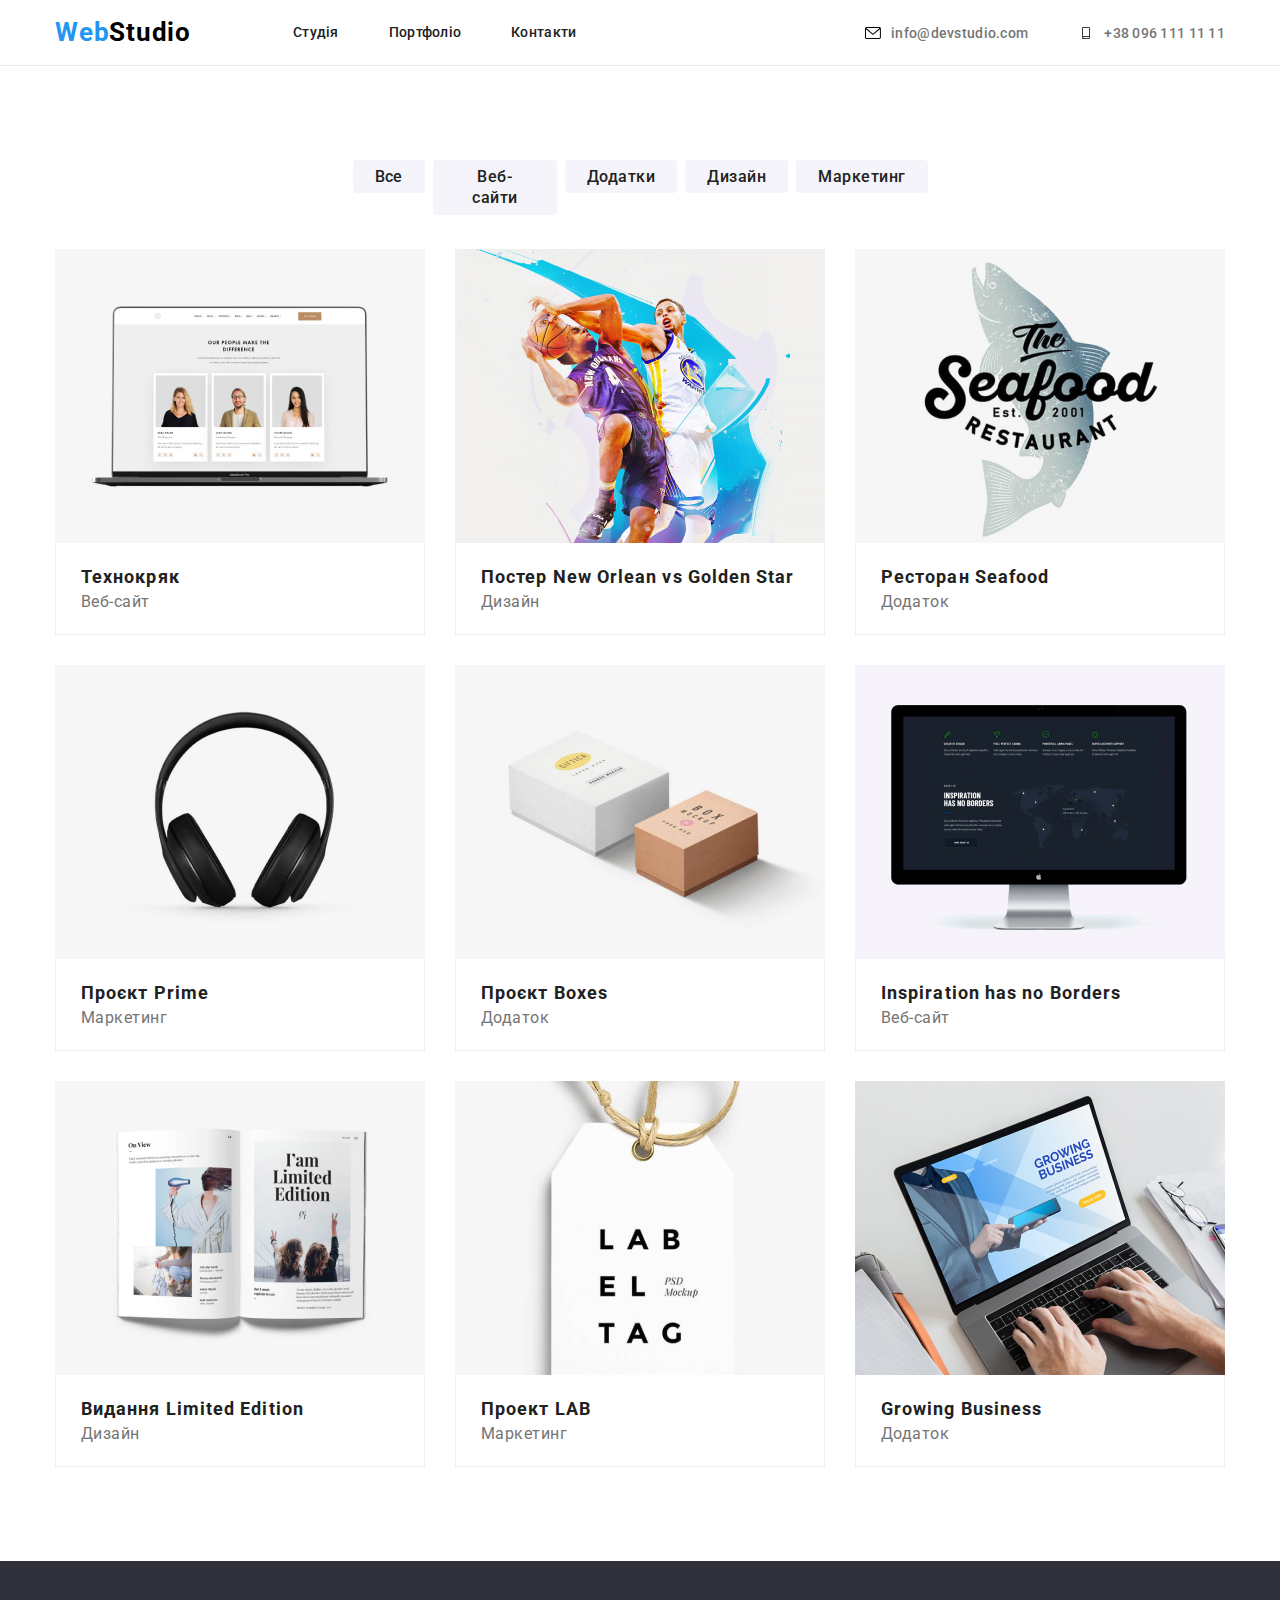
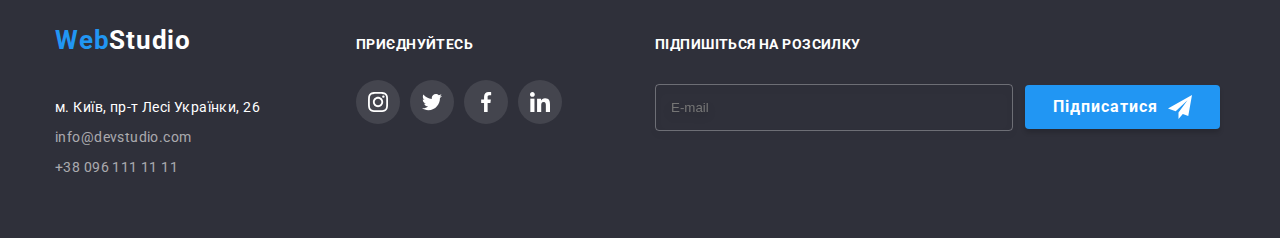
==== commit f392bd2e: "+" ====
--- a/portfolio.html
+++ b/portfolio.html
@@ -71,21 +71,17 @@
             <li><button type="button" class="button-filters">Маркетинг</button></li>
           </ul>
           <ul class="find-list">
-            <li class="portfolio-link portfolio-link-img">
-              <div class="img-box">
-                <a href="" class="">
-                  <img
-                    src="./images/find1.jpg"
-                    alt="ноутбук на якому зображено Веб-сайт
-                "
-                  />
-                </div>
-                  <div class="portfolio-box-item">
-                    <h2 class="title-find">Технокряк</h2>
-                    <p class="text-find">Веб-сайт</p>
-                  </div>
-                </a>
-              
+            <li class="portfolio-link-img">
+              <a href="" class="">
+                <div class="link-box">
+                  <img src="./images/find1.jpg" alt="ноутбук на якому зображено Веб-сайт" />
+                </div>
+
+                <div class="portfolio-box-item">
+                  <h2 class="title-find">Технокряк</h2>
+                  <p class="text-find">Веб-сайт</p>
+                </div>
+              </a>
             </li>
             <li class="portfolio-link portfolio-link-img">
               <a href="">
--- a/css/style.css
+++ b/css/style.css
@@ -49,6 +49,25 @@
 a {
   text-decoration: none;
 }
+
+/* section */
+.conteiner {
+  width: 1200px;
+  margin-left: auto;
+  margin-right: auto;
+  padding-left: 15px;
+  padding-right: 15px;
+}
+.section.no-padding {
+  padding-top: 0;
+}
+
+.section {
+  padding-top: 94px;
+  padding-bottom: 94px;
+}
+
+/* section */
 /*  */
 
 /* HEader */
@@ -127,11 +146,13 @@
 
 .header-nav-link {
   position: relative;
+  transition: 250ms cubic-bezier(0.4, 0, 0.2, 1);
 }
 
 .header-nav-link::after {
   content: '';
   width: 100%;
+  display: block;
   height: 2px;
   background-color: var(--accent-color);
   position: absolute;
@@ -139,11 +160,12 @@
   bottom: -26px;
   border-radius: 2px;
   transform: scaleX(0);
-}
-
-.header-nav-link:hover::after {
+  transition: transform 250ms cubic-bezier(0.4, 0, 0.2, 1);
+}
+
+.header-nav-link:hover::after,
+.header-nav-link:focus::after {
   transform: scaleX(1);
-  transition: 250ms;
 }
 
 /*contacts-link */
@@ -193,6 +215,8 @@
 
 .contacts-list {
   color: #757575;
+  transition-duration: 250ms;
+  transition-timing-function: cubic-bezier(0.25, 0, 0.2, 1);
 }
 
 .contacts-list:hover {
@@ -246,24 +270,69 @@
   cursor: pointer;
 }
 
-/* section */
-.conteiner {
-  width: 1200px;
+.backdrop {
+  position: fixed;
+  top: 0;
+  left: 0;
+  width: 100%;
+  height: 100%;
+  background-color: rgba(0, 0, 0, 0.2);
+}
+.backdrop.is-hidden {
+  opacity: 0;
+  pointer-events: none;
+}
+.modal {
+  position: absolute;
+  top: 50%;
+  left: 50%;
+  transform: translate(-50%, -50%);
+
+  min-width: 528px;
+  min-height: 581px;
+
+  background-color: #ffffff;
+  box-shadow: 0px 1px 3px rgba(0, 0, 0, 0.12), 0px 1px 1px rgba(0, 0, 0, 0.14),
+    0px 2px 1px rgba(0, 0, 0, 0.2);
+  border-radius: 4px;
+}
+.icon-close {
+  width: 18px;
+  height: 18px;
+  display: flex;
+  justify-content: center;
+  align-items: center;
+
+  fill: #000000;
+}
+
+.btn-close {
+  display: block;
+  background-color: #ffffff;
+  border: 1px solid rgba(0, 0, 0, 0.1);
+  border-radius: 50%;
+  padding: 6px;
   margin-left: auto;
-  margin-right: auto;
-  padding-left: 15px;
-  padding-right: 15px;
-}
-.section.no-padding {
-  padding-top: 0;
-}
-
-.section {
-  padding-top: 94px;
-  padding-bottom: 94px;
-}
-
-/* section */
+  margin-right: 8px;
+  margin-top: 8px;
+}
+
+.conteiner-modal {
+  width: 448px;
+  margin: 0 auto;
+}
+.model-tittle {
+  font-family: 'Roboto';
+  font-style: normal;
+  font-weight: 700;
+  font-size: 20px;
+  line-height: 23px;
+  text-align: center;
+  letter-spacing: 0.03em;
+
+  color: #212121;
+}
+
 /* pic */
 
 /* Seconns section */
@@ -445,6 +514,7 @@
   background-color: transparent;
   border-radius: 50%;
   fill: #afb1b8;
+  transition: 250ms cubic-bezier(0.4, 0, 0.2, 1);
 }
 .team-icon-link:hover {
   background-color: var(--accent-color);
@@ -519,6 +589,7 @@
   width: 93px;
   height: 43px;
   fill: #afb1b8;
+  transition: 250ms cubic-bezier(0.4, 0, 0.2, 1);
 }
 .customers-link {
   display: flex;
@@ -646,9 +717,12 @@
 }
 
 /* input-email */
+
 .input-email {
   width: 358px;
-  height: 48px;
+  padding-top: 15px;
+  padding-bottom: 15px;
+  padding-left: 15px;
   background-color: transparent;
   border: 1px solid rgba(255, 255, 255, 0.3);
   filter: drop-shadow(0px 4px 4px rgba(0, 0, 0, 0.15));
@@ -665,6 +739,7 @@
   background-color: rgba(255, 255, 255, 0.1);
   border-radius: 50%;
   color: #ffffff;
+  transition: 250ms cubic-bezier(0.4, 0, 0.2, 1);
 }
 
 .footer-icon-link:hover {
@@ -685,6 +760,7 @@
   display: block;
   align-items: center;
   justify-content: center;
+  cursor: pointer;
   border: none;
   font-family: 'Roboto';
   font-style: normal;
@@ -732,6 +808,7 @@
   padding: 6px 22px;
   border: none;
   cursor: pointer;
+  transition: 250ms cubic-bezier(0.4, 0, 0.2, 1);
 
   background: #f5f4fa;
   border-radius: 4px;
@@ -813,39 +890,56 @@
   color: #757575;
   margin-left: 25px;
 }
-
-.portfolio-link {
-  gap: 30px;
-}
+/* ::before */
 
 .portfolio-link-img {
   width: 370px;
   background: #ffffff;
-}
-
-.img-box {
+  transition: box-shadow 250ms cubic-bezier(0.4, 0, 0.2, 1);
   position: relative;
-}
-
+  overflow: hidden;
+}
+
+.link-box::before {
+  display: inline-block;
+  position: absolute;
+  content: '';
+  top: 0;
+  left: 0;
+  width: 100%;
+  height: 100%;
+  transition: transform 250ms cubic-bezier(0.4, 0, 0.2, 1);
+
+  transform: translateY(-100%);
+}
+.portfolio-link-img .link-box::before {
+  transform: translateY(0);
+}
+.find-list {
+  gap: 30px;
+}
+
+.portfolio-link-img:hover,
+.portfolio-link-img:focus {
+  box-shadow: 0px 1px 1px rgba(0, 0, 0, 0.12), 0px 4px 4px rgba(0, 0, 0, 0.06),
+    1px 4px 6px rgba(0, 0, 0, 0.16);
+}
+
+/* 
 .img-box::before {
   display: inline-block;
   position: absolute;
-  top: 0;
-  right: 0;
+  background-color: rgba(33, 150, 243, 0.9);
   content: '';
   width: 100%;
   height: 100%;
+  transition: transform 250ms cubic-bezier(0.4, 0, 0.2, 1);
+} */
+
+/* .img-box:hover::before {
   background-color: rgba(33, 150, 243, 0.9);
-}
-
-.find-list {
-  gap: 30px;
-}
-
-.portfolio-link-img:hover {
-  box-shadow: 0px 1px 1px rgba(0, 0, 0, 0.12), 0px 4px 4px rgba(0, 0, 0, 0.06),
-    1px 4px 6px rgba(0, 0, 0, 0.16);
-}
+  transform: translateY(-300px);
+} */
 
 /* .portfolio-link:nth-child(1) {
   margin-right: 30px;
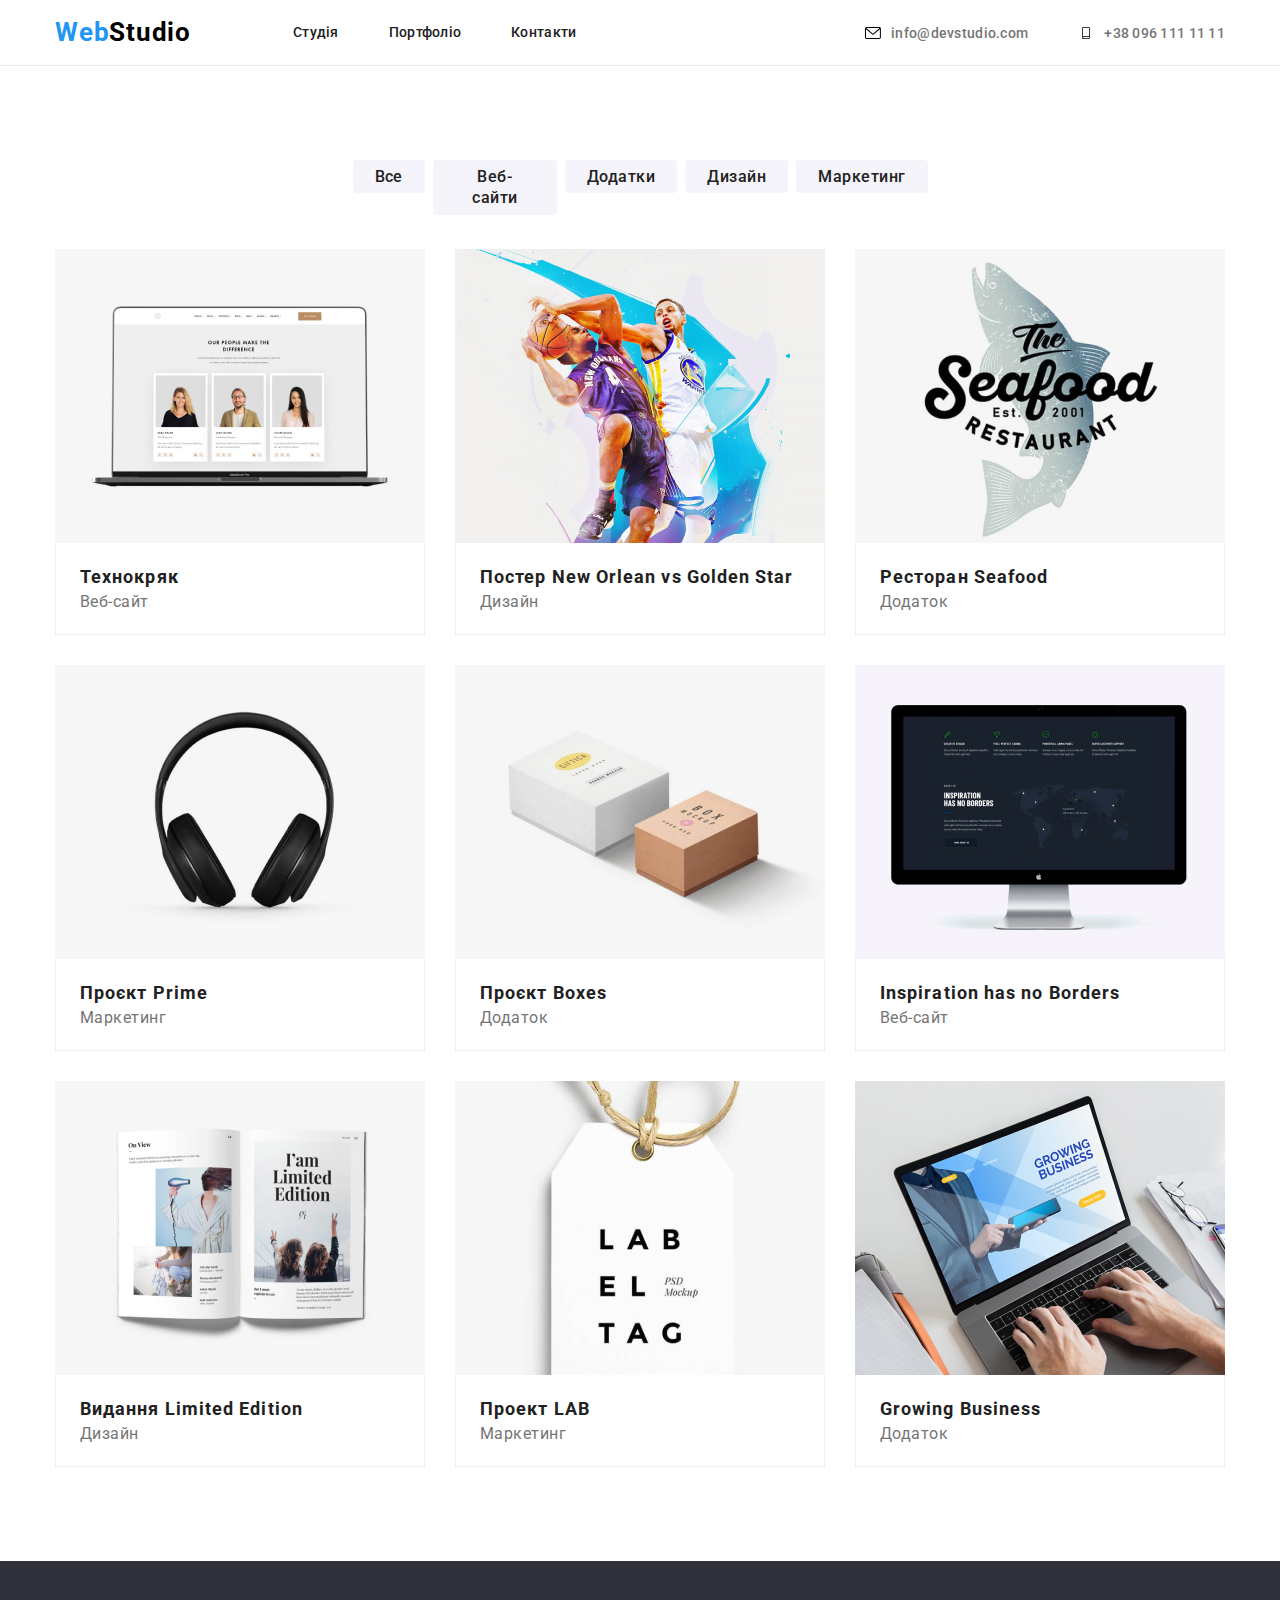
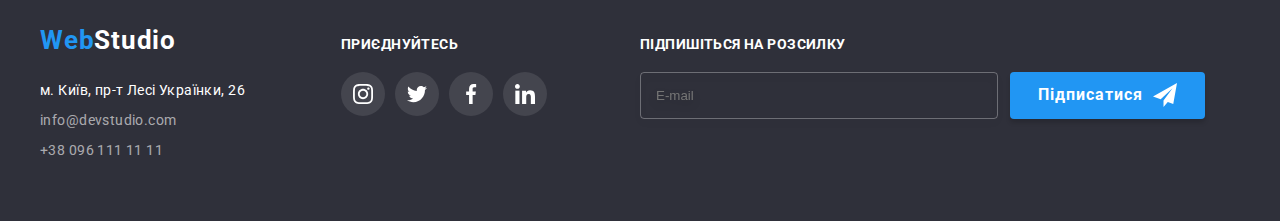
==== commit 06c041d7: "+" ====
--- a/portfolio.html
+++ b/portfolio.html
@@ -70,11 +70,16 @@
             <li><button type="button" class="button-filters">Дизайн</button></li>
             <li><button type="button" class="button-filters">Маркетинг</button></li>
           </ul>
-          <ul class="find-list">
+          <ul class="card-list">
             <li class="portfolio-link-img">
               <a href="" class="">
                 <div class="link-box">
-                  <img src="./images/find1.jpg" alt="ноутбук на якому зображено Веб-сайт" />
+                  <img
+                    src="./images/find1.jpg"
+                    alt="ноутбук на якому зображено Веб-сайт"
+                    width="370"
+                    height="294"
+                  />
                 </div>
 
                 <div class="portfolio-box-item">
@@ -170,13 +175,9 @@
 
     <!-- footer -->
     <footer class="footer">
-      <div class="conteiner">
+      <div class="conteiner-footer">
         <div class="footer-first">
           <a class="logo-footer" href="/">Web<span class="logo-footer-span">Studio</span> </a>
-          <p class="folow-us">приєднуйтесь</p>
-          <p class="follow-us-text">Підпишіться на розсилку</p>
-        </div>
-        <div class="footer-last">
           <address class="address">
             <ul class="contact-footer">
               <li>
@@ -188,6 +189,9 @@
               <li><a href="tel:+380961111111">+38 096 111 11 11</a></li>
             </ul>
           </address>
+        </div>
+        <div class="footer-last">
+          <p class="folow-us">приєднуйтесь</p>
           <ul class="footer-list-icon">
             <li>
               <a href="" class="footer-icon-link">
@@ -218,16 +222,19 @@
               </a>
             </li>
           </ul>
-          <input
-            class="input-email"
-            type="email"
-            id="email"
-            pattern=""
-            size="1"
-            placeholder="E-mail"
-            required
-          />
-          <div>
+        </div>
+        <div>
+          <p class="follow-us-text">Підпишіться на розсилку</p>
+          <div class="footer-icon-btn">
+            <input
+              class="input-email"
+              type="email"
+              id="email"
+              pattern=""
+              size="1"
+              placeholder="E-mail"
+              required
+            />
             <button type="button" class="btn-footer">
               <span class="span-follow-footer">Підписатися</span
               ><svg class="icon-send">
--- a/css/style.css
+++ b/css/style.css
@@ -321,6 +321,9 @@
   width: 448px;
   margin: 0 auto;
 }
+.lable {
+}
+
 .model-tittle {
   font-family: 'Roboto';
   font-style: normal;
@@ -331,6 +334,7 @@
   letter-spacing: 0.03em;
 
   color: #212121;
+  margin-bottom: 12px;
 }
 
 /* pic */
@@ -612,9 +616,11 @@
 
 /* footer */
 
-.coonteiner-footer {
+.conteiner-footer {
   width: 1200px;
   margin: 0 auto;
+  display: flex;
+  align-items: baseline;
 }
 .footer {
   margin: 0 auto;
@@ -628,7 +634,7 @@
 .logo-footer {
   display: block;
   width: 145px;
-  margin-right: 156px;
+
   margin-bottom: 20px;
 
   font-style: normal;
@@ -637,18 +643,6 @@
   line-height: 1.5;
   letter-spacing: 0.03em;
   color: #2196f3;
-}
-
-.address {
-  width: 231px;
-  font-family: 'Roboto';
-  font-style: normal;
-  font-weight: 400;
-  font-size: 14px;
-  line-height: 1.5;
-  letter-spacing: 0.03em;
-  color: #ffffff;
-  margin-right: 70px;
 }
 
 .contact-footer li a {
@@ -670,8 +664,23 @@
 }
 
 .footer-first {
-  display: flex;
   align-items: baseline;
+  margin-right: 70px;
+}
+
+.address {
+  width: 231px;
+  font-family: 'Roboto';
+  font-style: normal;
+  font-weight: 400;
+  font-size: 14px;
+  line-height: 1.5;
+  letter-spacing: 0.03em;
+  color: #ffffff;
+}
+
+.footer-icon-btn {
+  display: flex;
 }
 
 .folow-us {
@@ -683,8 +692,9 @@
   letter-spacing: 0.03em;
   text-transform: uppercase;
   width: 206px;
-  margin-right: 93px;
+
   color: #ffffff;
+  margin-bottom: 20px;
 }
 
 .follow-us-text {
@@ -697,18 +707,19 @@
   text-transform: uppercase;
 
   color: #ffffff;
+  margin-bottom: 20px;
 }
 
 .footer-last {
-  display: flex;
+  display: inline-block;
   align-items: baseline;
+  margin-right: 93px;
 }
 
 .footer-list-icon {
   width: 206px;
   display: flex;
   gap: 10px;
-  margin-right: 93px;
 }
 
 .footer-icon {
@@ -757,7 +768,7 @@
 /* btn-footer */
 
 .btn-footer {
-  display: block;
+  display: flex;
   align-items: center;
   justify-content: center;
   cursor: pointer;
@@ -839,10 +850,11 @@
   ackground: var(--primary-bg-color);
 }
 
-.find-list {
+.card-list {
   display: flex;
   flex-wrap: wrap;
   align-items: center;
+  gap: 30px;
 }
 .portfolio-box-item {
   padding-top: 20px;
@@ -850,6 +862,8 @@
   border-bottom: 1px solid #eeeeee;
   border-left: 1px solid #eeeeee;
   border-right: 1px solid #eeeeee;
+  padding-left: 24px;
+  padding-right: 24px;
 }
 
 /* .portfolio-box-item {
@@ -877,8 +891,6 @@
   line-height: 1.5;
   letter-spacing: 0.06em;
   color: #212121;
-
-  margin-left: 25px;
 }
 
 .text-find {
@@ -888,7 +900,6 @@
   line-height: 1.5;
   letter-spacing: 0.03em;
   color: #757575;
-  margin-left: 25px;
 }
 /* ::before */
 
@@ -902,21 +913,20 @@
 
 .link-box::before {
   display: inline-block;
+
+  content: '';
   position: absolute;
-  content: '';
   top: 0;
   left: 0;
   width: 100%;
   height: 100%;
+  background-color: #2196f3;
+  transform: translateY(100%);
   transition: transform 250ms cubic-bezier(0.4, 0, 0.2, 1);
-
-  transform: translateY(-100%);
-}
-.portfolio-link-img .link-box::before {
+}
+
+.portfolio-link-img:hover .link-box::before {
   transform: translateY(0);
-}
-.find-list {
-  gap: 30px;
 }
 
 .portfolio-link-img:hover,
